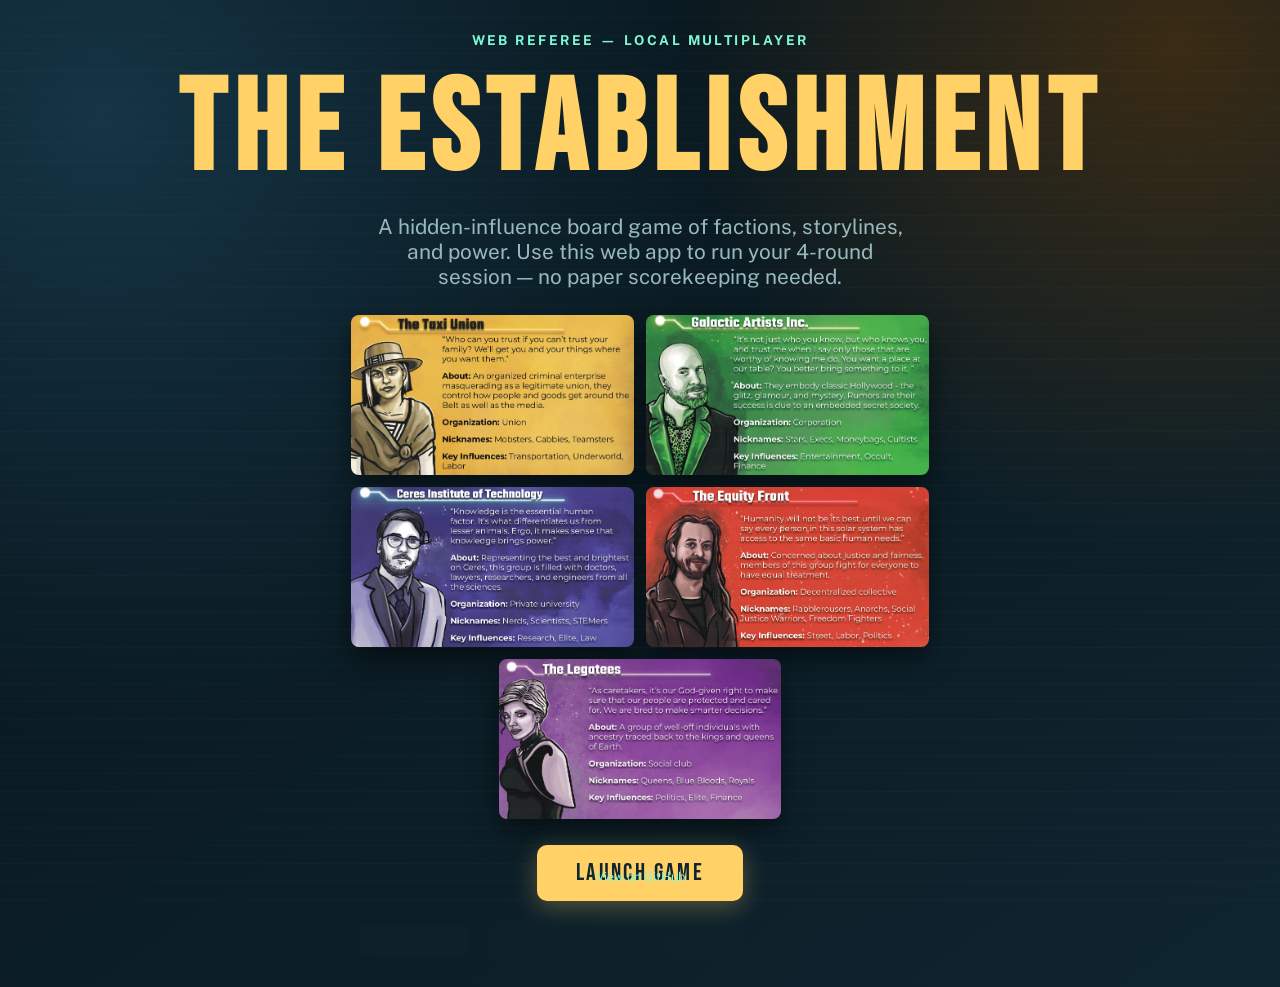
==== index.html @ 0d1524f1 "Add GitHub Pages demo site with landing page and deployment workflow Adds a root index.html landing " ====
<!doctype html>
<html lang="en">
<head>
  <meta charset="UTF-8" />
  <meta name="viewport" content="width=device-width, initial-scale=1.0" />
  <title>The Establishment</title>
  <link rel="preconnect" href="https://fonts.googleapis.com">
  <link rel="preconnect" href="https://fonts.gstatic.com" crossorigin>
  <link href="https://fonts.googleapis.com/css2?family=Bebas+Neue&family=Public+Sans:wght@400;500;700;900&display=swap" rel="stylesheet">
  <style>
    :root {
      --bg-0: #07141a;
      --bg-1: #0f2530;
      --ink: #d9ece6;
      --muted: #98b9be;
      --accent: #ffd166;
      --accent-2: #7df9d6;
      --panel: rgba(14, 35, 45, 0.82);
      --border: rgba(125, 249, 214, 0.25);
    }

    * { box-sizing: border-box; margin: 0; padding: 0; }

    body {
      font-family: "Public Sans", sans-serif;
      color: var(--ink);
      background:
        radial-gradient(circle at 8% 12%, #153445 0%, transparent 42%),
        radial-gradient(circle at 92% 5%, #3a2b14 0%, transparent 33%),
        linear-gradient(145deg, var(--bg-0), var(--bg-1));
      min-height: 100vh;
    }

    .scanlines {
      position: fixed;
      inset: 0;
      pointer-events: none;
      background-image: linear-gradient(transparent 95%, rgba(255, 209, 102, 0.12) 96%);
      background-size: 100% 18px;
      opacity: 0.2;
    }

    .hero {
      display: flex;
      flex-direction: column;
      align-items: center;
      justify-content: center;
      min-height: 100vh;
      padding: 2rem 1rem;
      text-align: center;
      gap: 1.6rem;
    }

    .eyebrow {
      font-size: 0.85rem;
      letter-spacing: 0.18em;
      text-transform: uppercase;
      color: var(--accent-2);
      font-weight: 700;
    }

    h1 {
      font-family: "Bebas Neue", sans-serif;
      font-size: clamp(3.5rem, 14vw, 8rem);
      letter-spacing: 0.06em;
      color: var(--accent);
      line-height: 0.9;
    }

    .tagline {
      font-size: clamp(1rem, 3vw, 1.3rem);
      color: var(--muted);
      max-width: 540px;
    }

    .card-strip {
      display: flex;
      gap: 0.75rem;
      justify-content: center;
      flex-wrap: wrap;
      max-width: 680px;
    }

    .card-strip img {
      height: 160px;
      border-radius: 8px;
      box-shadow: 0 12px 28px rgba(0, 0, 0, 0.5);
      transition: transform 0.2s;
    }

    .card-strip img:hover {
      transform: translateY(-6px) scale(1.03);
    }

    .play-btn {
      display: inline-block;
      padding: 0.85rem 2.4rem;
      background: var(--accent);
      color: #0f2530;
      font-family: "Bebas Neue", sans-serif;
      font-size: 1.5rem;
      letter-spacing: 0.1em;
      border-radius: 10px;
      text-decoration: none;
      box-shadow: 0 6px 24px rgba(255, 209, 102, 0.3);
      transition: filter 0.15s, transform 0.15s;
    }

    .play-btn:hover {
      filter: brightness(1.1);
      transform: translateY(-2px);
    }

    .details {
      display: flex;
      gap: 1.5rem;
      flex-wrap: wrap;
      justify-content: center;
    }

    .pill {
      background: var(--panel);
      border: 1px solid var(--border);
      border-radius: 999px;
      padding: 0.32rem 0.85rem;
      font-size: 0.88rem;
      color: var(--muted);
      backdrop-filter: blur(4px);
    }

    .pill strong { color: var(--ink); }

    footer {
      position: fixed;
      bottom: 1rem;
      left: 50%;
      transform: translateX(-50%);
      font-size: 0.78rem;
      color: #4a7080;
      white-space: nowrap;
    }

    footer a { color: var(--accent-2); text-decoration: none; }
    footer a:hover { text-decoration: underline; }
  </style>
</head>
<body>
  <div class="scanlines"></div>

  <main class="hero">
    <span class="eyebrow">Web Referee &mdash; Local Multiplayer</span>

    <h1>The Establishment</h1>

    <p class="tagline">
      A hidden-influence board game of factions, storylines, and power. Use this web app to run your 4-round session — no paper scorekeeping needed.
    </p>

    <div class="card-strip">
      <img src="__docs__/cards/faction/faction-000_B.png" alt="Faction card" />
      <img src="__docs__/cards/faction/faction-001_B.png" alt="Faction card" />
      <img src="__docs__/cards/faction/faction-002_B.png" alt="Faction card" />
      <img src="__docs__/cards/faction/faction-003_B.png" alt="Faction card" />
      <img src="__docs__/cards/faction/faction-004_B.png" alt="Faction card" />
    </div>

    <a class="play-btn" href="webgame/">Launch Game</a>

    <div class="details">
      <span class="pill"><strong>2–6</strong> players</span>
      <span class="pill"><strong>4</strong> rounds</span>
      <span class="pill">Local multiplayer</span>
      <span class="pill">No account needed</span>
    </div>
  </main>

  <footer>
    <a href="https://github.com/ashitaka-emishi/the-establishment">View on GitHub</a>
  </footer>
</body>
</html>
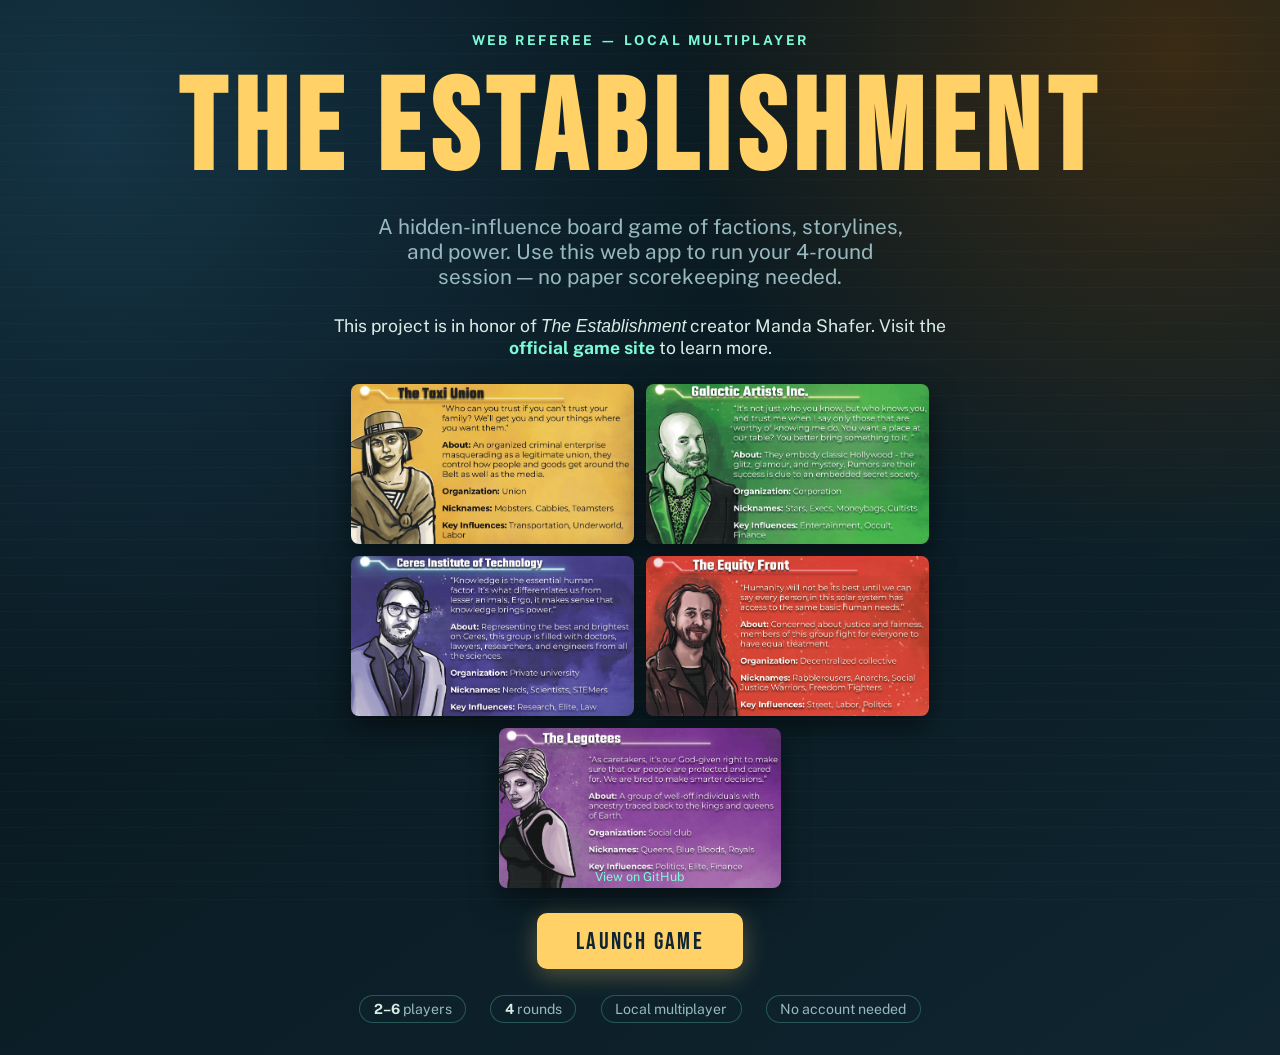
==== commit 5eb3a91b: "Promote official game site Closes #37  Co-authored-by: OpenAI Codex <codex@openai.com>" ====
--- a/index.html
+++ b/index.html
@@ -73,6 +73,22 @@
       max-width: 540px;
     }
 
+    .honor-note {
+      max-width: 620px;
+      color: var(--ink);
+      font-size: clamp(0.95rem, 2.5vw, 1.1rem);
+    }
+
+    .honor-note a {
+      color: var(--accent-2);
+      font-weight: 700;
+      text-decoration: none;
+    }
+
+    .honor-note a:hover {
+      text-decoration: underline;
+    }
+
     .card-strip {
       display: flex;
       gap: 0.75rem;
@@ -156,6 +172,11 @@
       A hidden-influence board game of factions, storylines, and power. Use this web app to run your 4-round session — no paper scorekeeping needed.
     </p>
 
+    <p class="honor-note">
+      This project is in honor of <em>The Establishment</em> creator Manda Shafer. Visit the
+      <a href="https://www.theestablishmentgame.com/">official game site</a> to learn more.
+    </p>
+
     <div class="card-strip">
       <img src="__docs__/cards/faction/faction-000_B.png" alt="Faction card" />
       <img src="__docs__/cards/faction/faction-001_B.png" alt="Faction card" />
